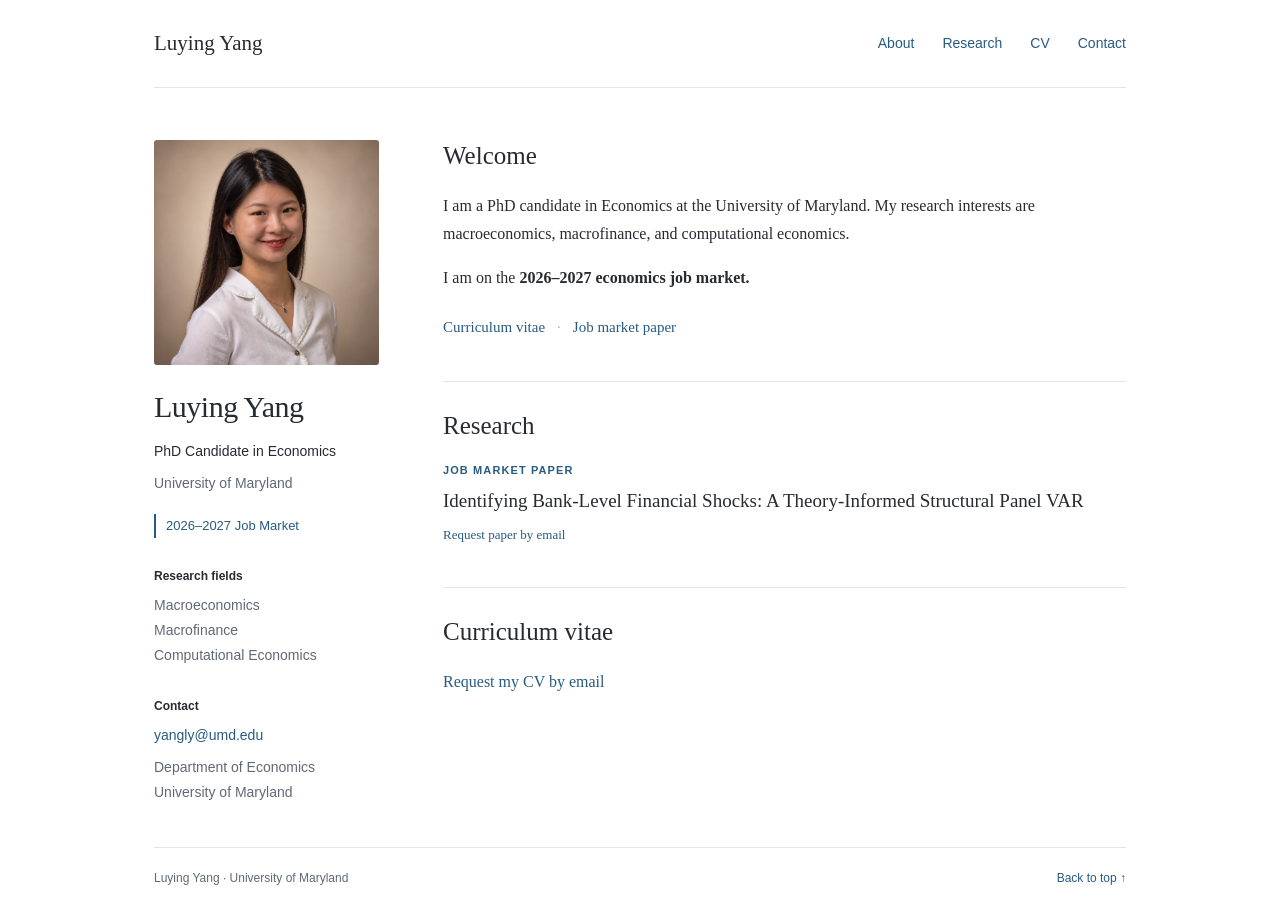
==== index.html @ a4bb1c59 "Add portrait to the homepage" ====
<!doctype html>
<html lang="en">
<head>
  <meta charset="utf-8">
  <meta name="viewport" content="width=device-width, initial-scale=1">
  <meta name="description" content="Luying Yang is a PhD candidate in Economics at the University of Maryland, on the 2026–2027 job market. Research interests: macroeconomics, macrofinance, and computational economics.">
  <meta name="theme-color" content="#ffffff">
  <title>Luying Yang | Economics</title>
  <link rel="stylesheet" href="styles.css">
</head>
<body>
  <a class="skip" href="#main">Skip to content</a>
  <div class="page">
    <header>
      <a class="site-name" href="./">Luying Yang</a>
      <nav aria-label="Main navigation"><a href="#about">About</a><a href="#research">Research</a><a href="#cv">CV</a><a href="mailto:yangly@umd.edu">Contact</a></nav>
    </header>
    <div class="layout">
      <aside aria-label="Candidate information">
        <img class="portrait" src="luying-yang.png" alt="Portrait of Luying Yang" width="225" height="225" fetchpriority="high">
        <h1>Luying Yang</h1>
        <p class="role">PhD Candidate in Economics</p>
        <p>University of Maryland</p>
        <p class="market">2026–2027 Job Market</p>
        <div class="sidebar-group"><h2>Research fields</h2><p>Macroeconomics<br>Macrofinance<br>Computational Economics</p></div>
        <div class="sidebar-group"><h2>Contact</h2><p><a href="mailto:yangly@umd.edu">yangly@umd.edu</a></p><p>Department of Economics<br>University of Maryland</p></div>
      </aside>
      <main id="main">
        <section id="about" aria-labelledby="about-heading">
          <h2 id="about-heading">Welcome</h2>
          <p>I am a PhD candidate in Economics at the University of Maryland. My research interests are macroeconomics, macrofinance, and computational economics.</p>
          <p>I am on the <strong>2026–2027 economics job market.</strong></p>
          <div class="document-links"><a href="#cv">Curriculum vitae</a><span aria-hidden="true">·</span><a href="#jmp">Job market paper</a></div>
        </section>
        <section id="research" aria-labelledby="research-heading">
          <h2 id="research-heading">Research</h2>
          <article class="paper" id="jmp">
            <p class="label">Job market paper</p>
            <h3>Identifying Bank-Level Financial Shocks: A Theory-Informed Structural Panel VAR</h3>
            <!-- Add the author-provided abstract and PDF link here when available. -->
            <div class="paper-links"><a href="mailto:yangly@umd.edu?subject=Job%20market%20paper%20request">Request paper by email</a></div>
          </article>
          <!-- Add other research and teaching sections when those details are available. -->
        </section>
        <section id="cv" aria-labelledby="cv-heading">
          <h2 id="cv-heading">Curriculum vitae</h2>
          <!-- Replace the paragraph below with <a href="assets/cv.pdf">Download CV (PDF)</a> after adding your PDF. -->
          <p><a href="mailto:yangly@umd.edu?subject=CV%20request">Request my CV by email</a></p>
        </section>
      </main>
    </div>
    <footer><span>Luying Yang · University of Maryland</span><a href="#about">Back to top ↑</a></footer>
  </div>
</body>
</html>
---- styles.css ----
:root{color-scheme:light;--ink:#272b31;--muted:#616975;--blue:#285b83;--line:#e2e5e8}
*{box-sizing:border-box}html{scroll-behavior:smooth;scroll-padding-top:30px}body{margin:0;background:#fff;color:var(--ink);font-family:Georgia,"Times New Roman",serif;font-size:16px;line-height:1.75;-webkit-font-smoothing:antialiased}a{color:var(--blue);text-decoration:none}a:hover{text-decoration:underline;text-underline-offset:4px}a:focus-visible,summary:focus-visible{outline:2px solid var(--blue);outline-offset:5px}.skip{position:absolute;top:-100px;left:16px;background:#fff;padding:10px;z-index:2}.skip:focus{top:8px}.draft-note{background:#f5f6f7;color:#616975;font:12px/1.6 -apple-system,BlinkMacSystemFont,"Segoe UI",sans-serif;text-align:center;padding:8px 20px;border-bottom:1px solid var(--line)}.page{max-width:1060px;padding:0 44px;margin:auto}header{display:flex;justify-content:space-between;align-items:center;border-bottom:1px solid var(--line);padding:25px 0;gap:25px}.site-name{font-size:21px;color:var(--ink)}nav{display:flex;gap:28px;font:14px/1.6 -apple-system,BlinkMacSystemFont,"Segoe UI",sans-serif}.layout{display:grid;grid-template-columns:225px minmax(0,1fr);gap:64px;padding:52px 0 34px}aside{font:14px/1.8 -apple-system,BlinkMacSystemFont,"Segoe UI",sans-serif;color:var(--muted);overflow-wrap:anywhere}aside h1{font-family:Georgia,"Times New Roman",serif;font-weight:400;font-size:30px;line-height:1.2;color:var(--ink);margin:0 0 14px;letter-spacing:-.5px}aside p{margin:0 0 7px}.role{color:var(--ink)}.market{margin-top:18px;border-left:2px solid var(--blue);padding-left:10px;color:var(--blue);font-size:13px}.sidebar-group{margin-top:29px}aside h2{font:600 12px/1.5 -apple-system,BlinkMacSystemFont,"Segoe UI",sans-serif;color:var(--ink);margin:0 0 8px}.small{font-size:13px;margin-top:26px}main{min-width:0}section{margin:0 0 40px}section+section{border-top:1px solid var(--line);padding-top:28px}h2{font-size:25px;font-weight:400;line-height:1.3;margin:0 0 20px}p{margin:0 0 16px}strong{font-weight:600}.placeholder{color:#737981}.document-links{display:flex;flex-wrap:wrap;gap:12px;margin-top:22px;font-size:15px}.document-links span{color:#adb2b8}.label{font:600 11px/1.5 -apple-system,BlinkMacSystemFont,"Segoe UI",sans-serif;letter-spacing:1.1px;text-transform:uppercase;color:var(--blue);margin:0 0 8px}.paper{margin:0 0 27px}.paper h3,.paper h4{font-size:19px;font-weight:400;line-height:1.5;margin:0 0 9px}.paper-summary{margin-bottom:10px}.paper-links{font-size:13px;margin-bottom:12px}.pending{font-family:-apple-system,BlinkMacSystemFont,"Segoe UI",sans-serif;font-size:13px;color:var(--muted)}details{margin-top:12px}summary{cursor:pointer;color:var(--blue);font-size:14px;width:fit-content}details p{margin:12px 0 0;padding-left:15px;border-left:2px solid #edf0f2;font-size:15px;line-height:1.8}.subheading{font:600 14px/1.5 -apple-system,BlinkMacSystemFont,"Segoe UI",sans-serif;margin:32px 0 18px}.coauthors{font-size:14px;margin:0 0 8px}.teaching-row{display:flex;justify-content:space-between;gap:20px;margin-top:22px}.teaching-row h3{font-size:16px;font-weight:400;margin:0}.teaching-row p,.teaching-row>span{font-size:13px;margin:3px 0 0}.teaching-row>span{white-space:nowrap}footer{display:flex;justify-content:space-between;gap:20px;border-top:1px solid var(--line);padding:21px 0 30px;font:12px/1.6 -apple-system,BlinkMacSystemFont,"Segoe UI",sans-serif;color:var(--muted)}@media(max-width:760px){.page{padding:0 24px}header{flex-direction:column;align-items:flex-start;gap:13px;padding:20px 0}nav{gap:25px;flex-wrap:wrap}.layout{grid-template-columns:1fr;gap:35px;padding-top:30px}aside{padding-bottom:28px;border-bottom:1px solid var(--line)}aside h1{font-size:32px}.sidebar-group{margin-top:20px}section{margin-bottom:32px}.teaching-row{flex-direction:column;gap:0}.draft-note{text-align:left;font-size:11px}footer{font-size:11px}}@media(prefers-reduced-motion:reduce){html{scroll-behavior:auto}}@media print{.draft-note,nav,.skip,footer{display:none}.page{max-width:none;padding:0}.layout{gap:28px;grid-template-columns:190px 1fr}a{color:inherit}details p{display:block}section{break-inside:avoid}}

.portrait{display:block;width:225px;max-width:100%;height:auto;border-radius:3px;margin:0 0 24px}
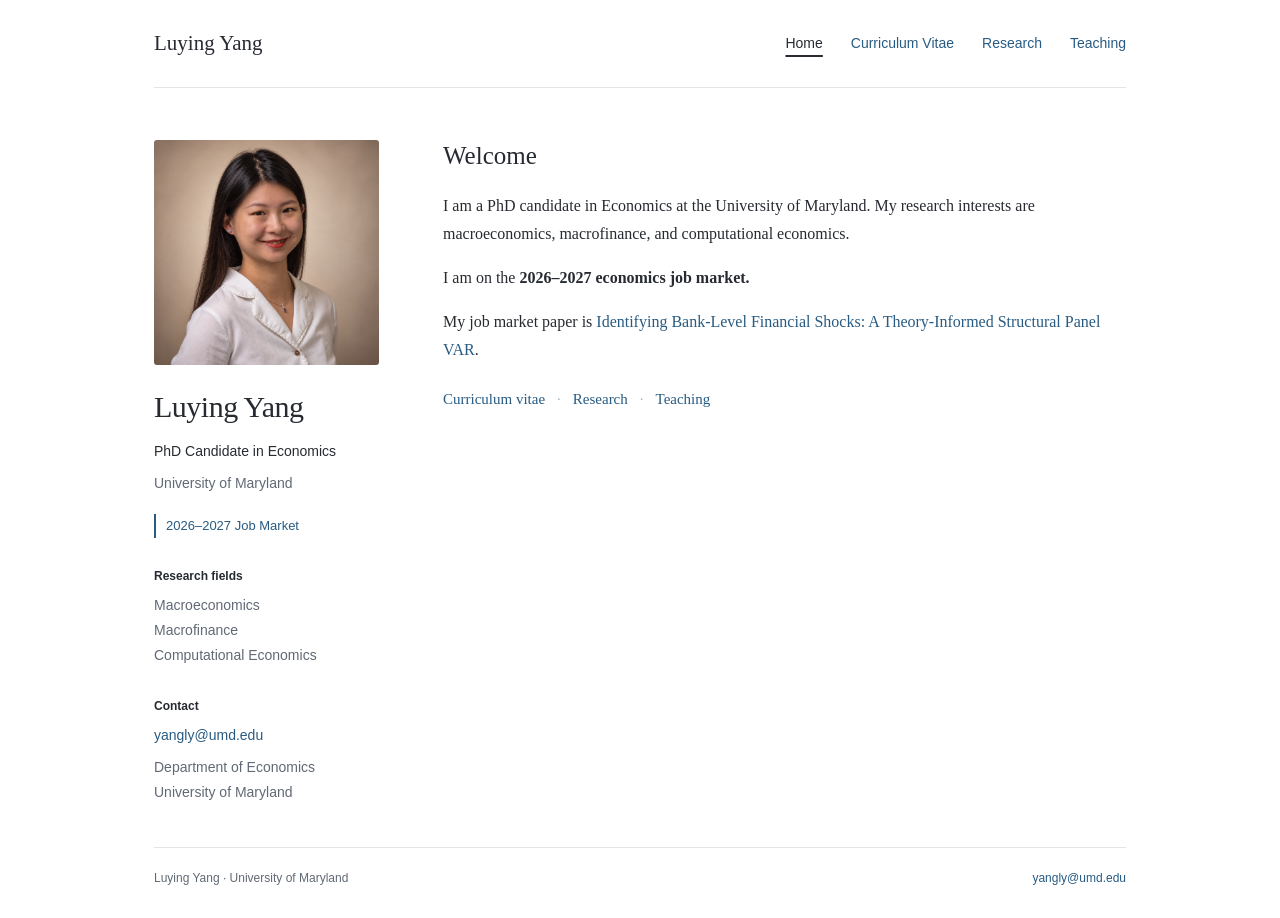
==== commit 1fe0b349: "Create Home, CV, Research, and Teaching pages" ====
--- a/index.html
+++ b/index.html
@@ -3,17 +3,17 @@
 <head>
   <meta charset="utf-8">
   <meta name="viewport" content="width=device-width, initial-scale=1">
-  <meta name="description" content="Luying Yang is a PhD candidate in Economics at the University of Maryland, on the 2026–2027 job market. Research interests: macroeconomics, macrofinance, and computational economics.">
+  <meta name="description" content="Luying Yang, Economics PhD candidate at the University of Maryland, on the 2026–2027 job market.">
   <meta name="theme-color" content="#ffffff">
-  <title>Luying Yang | Economics</title>
+  <title>Home | Luying Yang</title>
   <link rel="stylesheet" href="styles.css">
 </head>
 <body>
   <a class="skip" href="#main">Skip to content</a>
   <div class="page">
     <header>
-      <a class="site-name" href="./">Luying Yang</a>
-      <nav aria-label="Main navigation"><a href="#about">About</a><a href="#research">Research</a><a href="#cv">CV</a><a href="mailto:yangly@umd.edu">Contact</a></nav>
+      <a class="site-name" href="index.html">Luying Yang</a>
+      <nav aria-label="Main navigation"><a href="index.html" aria-current="page">Home</a><a href="cv.html">Curriculum Vitae</a><a href="research.html">Research</a><a href="teaching.html">Teaching</a></nav>
     </header>
     <div class="layout">
       <aside aria-label="Candidate information">
@@ -26,30 +26,16 @@
         <div class="sidebar-group"><h2>Contact</h2><p><a href="mailto:yangly@umd.edu">yangly@umd.edu</a></p><p>Department of Economics<br>University of Maryland</p></div>
       </aside>
       <main id="main">
-        <section id="about" aria-labelledby="about-heading">
-          <h2 id="about-heading">Welcome</h2>
+        <section aria-labelledby="welcome-heading">
+          <h2 id="welcome-heading">Welcome</h2>
           <p>I am a PhD candidate in Economics at the University of Maryland. My research interests are macroeconomics, macrofinance, and computational economics.</p>
           <p>I am on the <strong>2026–2027 economics job market.</strong></p>
-          <div class="document-links"><a href="#cv">Curriculum vitae</a><span aria-hidden="true">·</span><a href="#jmp">Job market paper</a></div>
-        </section>
-        <section id="research" aria-labelledby="research-heading">
-          <h2 id="research-heading">Research</h2>
-          <article class="paper" id="jmp">
-            <p class="label">Job market paper</p>
-            <h3>Identifying Bank-Level Financial Shocks: A Theory-Informed Structural Panel VAR</h3>
-            <!-- Add the author-provided abstract and PDF link here when available. -->
-            <div class="paper-links"><a href="mailto:yangly@umd.edu?subject=Job%20market%20paper%20request">Request paper by email</a></div>
-          </article>
-          <!-- Add other research and teaching sections when those details are available. -->
-        </section>
-        <section id="cv" aria-labelledby="cv-heading">
-          <h2 id="cv-heading">Curriculum vitae</h2>
-          <!-- Replace the paragraph below with <a href="assets/cv.pdf">Download CV (PDF)</a> after adding your PDF. -->
-          <p><a href="mailto:yangly@umd.edu?subject=CV%20request">Request my CV by email</a></p>
+          <p>My job market paper is <a href="research.html#jmp">Identifying Bank-Level Financial Shocks: A Theory-Informed Structural Panel VAR</a>.</p>
+          <div class="document-links"><a href="cv.html">Curriculum vitae</a><span aria-hidden="true">·</span><a href="research.html">Research</a><span aria-hidden="true">·</span><a href="teaching.html">Teaching</a></div>
         </section>
       </main>
     </div>
-    <footer><span>Luying Yang · University of Maryland</span><a href="#about">Back to top ↑</a></footer>
+    <footer><span>Luying Yang · University of Maryland</span><a href="mailto:yangly@umd.edu">yangly@umd.edu</a></footer>
   </div>
 </body>
 </html>
--- a/styles.css
+++ b/styles.css
@@ -2,3 +2,13 @@
 *{box-sizing:border-box}html{scroll-behavior:smooth;scroll-padding-top:30px}body{margin:0;background:#fff;color:var(--ink);font-family:Georgia,"Times New Roman",serif;font-size:16px;line-height:1.75;-webkit-font-smoothing:antialiased}a{color:var(--blue);text-decoration:none}a:hover{text-decoration:underline;text-underline-offset:4px}a:focus-visible,summary:focus-visible{outline:2px solid var(--blue);outline-offset:5px}.skip{position:absolute;top:-100px;left:16px;background:#fff;padding:10px;z-index:2}.skip:focus{top:8px}.draft-note{background:#f5f6f7;color:#616975;font:12px/1.6 -apple-system,BlinkMacSystemFont,"Segoe UI",sans-serif;text-align:center;padding:8px 20px;border-bottom:1px solid var(--line)}.page{max-width:1060px;padding:0 44px;margin:auto}header{display:flex;justify-content:space-between;align-items:center;border-bottom:1px solid var(--line);padding:25px 0;gap:25px}.site-name{font-size:21px;color:var(--ink)}nav{display:flex;gap:28px;font:14px/1.6 -apple-system,BlinkMacSystemFont,"Segoe UI",sans-serif}.layout{display:grid;grid-template-columns:225px minmax(0,1fr);gap:64px;padding:52px 0 34px}aside{font:14px/1.8 -apple-system,BlinkMacSystemFont,"Segoe UI",sans-serif;color:var(--muted);overflow-wrap:anywhere}aside h1{font-family:Georgia,"Times New Roman",serif;font-weight:400;font-size:30px;line-height:1.2;color:var(--ink);margin:0 0 14px;letter-spacing:-.5px}aside p{margin:0 0 7px}.role{color:var(--ink)}.market{margin-top:18px;border-left:2px solid var(--blue);padding-left:10px;color:var(--blue);font-size:13px}.sidebar-group{margin-top:29px}aside h2{font:600 12px/1.5 -apple-system,BlinkMacSystemFont,"Segoe UI",sans-serif;color:var(--ink);margin:0 0 8px}.small{font-size:13px;margin-top:26px}main{min-width:0}section{margin:0 0 40px}section+section{border-top:1px solid var(--line);padding-top:28px}h2{font-size:25px;font-weight:400;line-height:1.3;margin:0 0 20px}p{margin:0 0 16px}strong{font-weight:600}.placeholder{color:#737981}.document-links{display:flex;flex-wrap:wrap;gap:12px;margin-top:22px;font-size:15px}.document-links span{color:#adb2b8}.label{font:600 11px/1.5 -apple-system,BlinkMacSystemFont,"Segoe UI",sans-serif;letter-spacing:1.1px;text-transform:uppercase;color:var(--blue);margin:0 0 8px}.paper{margin:0 0 27px}.paper h3,.paper h4{font-size:19px;font-weight:400;line-height:1.5;margin:0 0 9px}.paper-summary{margin-bottom:10px}.paper-links{font-size:13px;margin-bottom:12px}.pending{font-family:-apple-system,BlinkMacSystemFont,"Segoe UI",sans-serif;font-size:13px;color:var(--muted)}details{margin-top:12px}summary{cursor:pointer;color:var(--blue);font-size:14px;width:fit-content}details p{margin:12px 0 0;padding-left:15px;border-left:2px solid #edf0f2;font-size:15px;line-height:1.8}.subheading{font:600 14px/1.5 -apple-system,BlinkMacSystemFont,"Segoe UI",sans-serif;margin:32px 0 18px}.coauthors{font-size:14px;margin:0 0 8px}.teaching-row{display:flex;justify-content:space-between;gap:20px;margin-top:22px}.teaching-row h3{font-size:16px;font-weight:400;margin:0}.teaching-row p,.teaching-row>span{font-size:13px;margin:3px 0 0}.teaching-row>span{white-space:nowrap}footer{display:flex;justify-content:space-between;gap:20px;border-top:1px solid var(--line);padding:21px 0 30px;font:12px/1.6 -apple-system,BlinkMacSystemFont,"Segoe UI",sans-serif;color:var(--muted)}@media(max-width:760px){.page{padding:0 24px}header{flex-direction:column;align-items:flex-start;gap:13px;padding:20px 0}nav{gap:25px;flex-wrap:wrap}.layout{grid-template-columns:1fr;gap:35px;padding-top:30px}aside{padding-bottom:28px;border-bottom:1px solid var(--line)}aside h1{font-size:32px}.sidebar-group{margin-top:20px}section{margin-bottom:32px}.teaching-row{flex-direction:column;gap:0}.draft-note{text-align:left;font-size:11px}footer{font-size:11px}}@media(prefers-reduced-motion:reduce){html{scroll-behavior:auto}}@media print{.draft-note,nav,.skip,footer{display:none}.page{max-width:none;padding:0}.layout{gap:28px;grid-template-columns:190px 1fr}a{color:inherit}details p{display:block}section{break-inside:avoid}}
 
 .portrait{display:block;width:225px;max-width:100%;height:auto;border-radius:3px;margin:0 0 24px}
+
+nav a[aria-current="page"]{color:var(--ink);text-decoration:underline;text-decoration-thickness:2px;text-underline-offset:7px}
+.content-page{padding:48px 0 64px;min-height:65vh;max-width:820px;margin:0 auto}
+.page-heading{font-size:32px;font-weight:400;line-height:1.3;margin:0 0 24px;letter-spacing:-.4px}
+.page-intro{color:var(--muted);font-size:15px;margin-bottom:38px}
+.paper-title{font-size:23px;line-height:1.5;margin:0 0 16px}
+.cv-page{max-width:none}.cv-document{display:block;width:100%;height:850px;height:85vh;min-height:500px;border:1px solid var(--line);margin-top:24px;background:#f6f7f8}
+@media(max-width:760px){nav{gap:12px 22px}.content-page{padding:32px 0 44px}.page-heading{font-size:29px}.paper-title{font-size:21px}.cv-document{min-height:450px}}
+
+.abstract-heading{font:600 13px/1.5 -apple-system,BlinkMacSystemFont,"Segoe UI",sans-serif;margin:24px 0 10px}.abstract{font-size:16px;line-height:1.8}.research-list{padding-left:20px}.research-list li{padding-left:3px;margin-bottom:16px}.course{margin-bottom:28px}.course h3{font-size:19px;font-weight:400;line-height:1.5;margin:0 0 4px}.course p{font-size:14px;margin:0 0 4px}.course .course-level{color:var(--muted);font-size:13px}
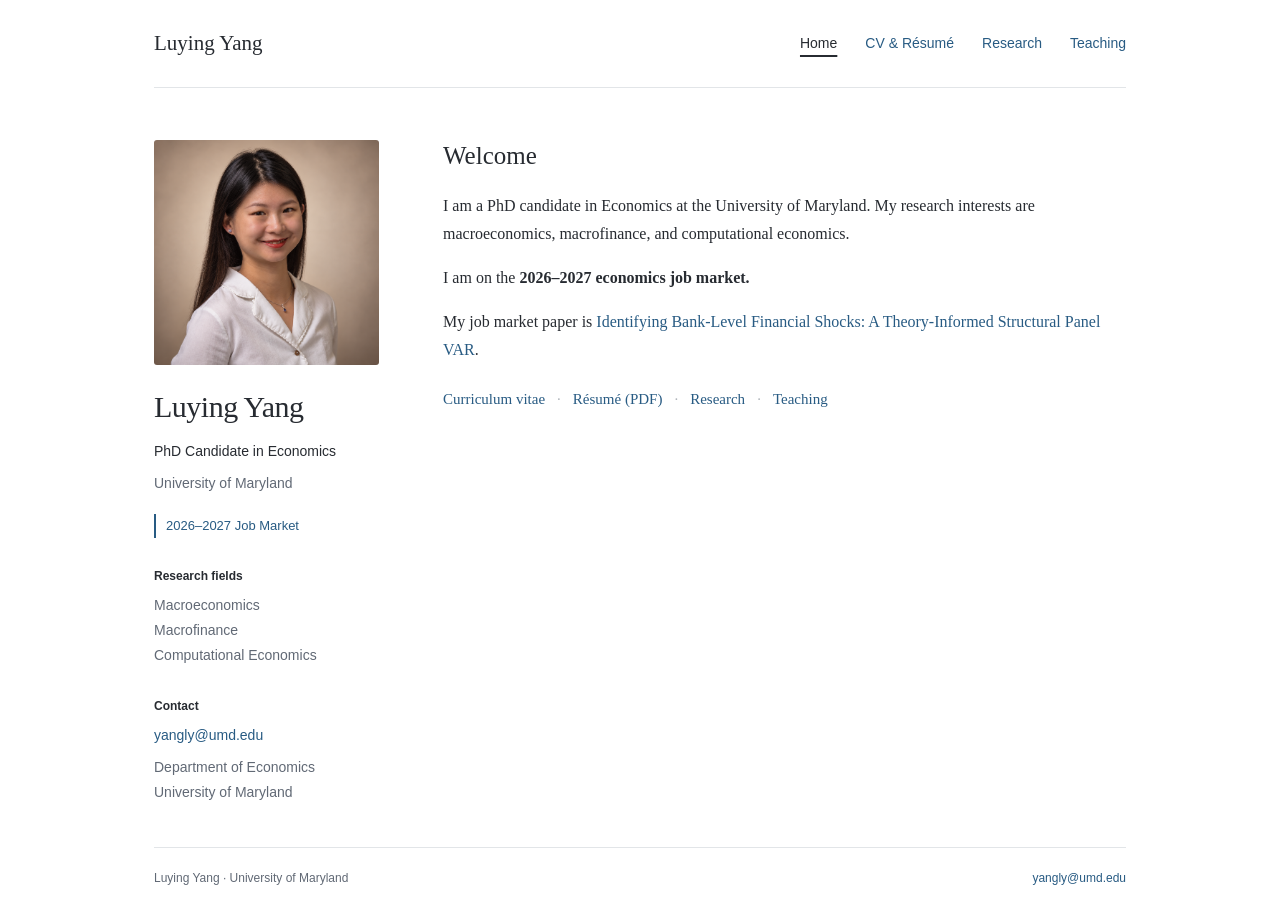
==== commit d4f565de: "Add résumé alongside CV with Google Drive previews" ====
--- a/index.html
+++ b/index.html
@@ -1,5 +1,19 @@
 <!doctype html>
 <html lang="en">
+  
+<link rel="icon" type="image/png" href="/luying-yang.png">
+
+<meta property="og:site_name" content="Luying Yang">
+
+<script type="application/ld+json">
+{
+  "@context": "https://schema.org",
+  "@type": "WebSite",
+  "name": "Luying Yang",
+  "url": "https://www.luyingyang.com/"
+}
+</script>
+  
 <head>
   <meta charset="utf-8">
   <meta name="viewport" content="width=device-width, initial-scale=1">
@@ -13,7 +27,7 @@
   <div class="page">
     <header>
       <a class="site-name" href="index.html">Luying Yang</a>
-      <nav aria-label="Main navigation"><a href="index.html" aria-current="page">Home</a><a href="cv.html">Curriculum Vitae</a><a href="research.html">Research</a><a href="teaching.html">Teaching</a></nav>
+      <nav aria-label="Main navigation"><a href="index.html" aria-current="page">Home</a><a href="cv.html">CV &amp; Résumé</a><a href="research.html">Research</a><a href="teaching.html">Teaching</a></nav>
     </header>
     <div class="layout">
       <aside aria-label="Candidate information">
@@ -31,7 +45,7 @@
           <p>I am a PhD candidate in Economics at the University of Maryland. My research interests are macroeconomics, macrofinance, and computational economics.</p>
           <p>I am on the <strong>2026–2027 economics job market.</strong></p>
           <p>My job market paper is <a href="research.html#jmp">Identifying Bank-Level Financial Shocks: A Theory-Informed Structural Panel VAR</a>.</p>
-          <div class="document-links"><a href="cv.html">Curriculum vitae</a><span aria-hidden="true">·</span><a href="research.html">Research</a><span aria-hidden="true">·</span><a href="teaching.html">Teaching</a></div>
+          <div class="document-links"><a href="cv.html#cv">Curriculum vitae</a><span aria-hidden="true">·</span><a href="https://drive.google.com/file/d/13_eAFkBP6AF-kcWCIEQrM_1yj52_lZYG/view" target="_blank" rel="noopener noreferrer">Résumé (PDF)</a><span aria-hidden="true">·</span><a href="research.html">Research</a><span aria-hidden="true">·</span><a href="teaching.html">Teaching</a></div>
         </section>
       </main>
     </div>
--- a/styles.css
+++ b/styles.css
@@ -2,6 +2,7 @@
 *{box-sizing:border-box}html{scroll-behavior:smooth;scroll-padding-top:30px}body{margin:0;background:#fff;color:var(--ink);font-family:Georgia,"Times New Roman",serif;font-size:16px;line-height:1.75;-webkit-font-smoothing:antialiased}a{color:var(--blue);text-decoration:none}a:hover{text-decoration:underline;text-underline-offset:4px}a:focus-visible,summary:focus-visible{outline:2px solid var(--blue);outline-offset:5px}.skip{position:absolute;top:-100px;left:16px;background:#fff;padding:10px;z-index:2}.skip:focus{top:8px}.draft-note{background:#f5f6f7;color:#616975;font:12px/1.6 -apple-system,BlinkMacSystemFont,"Segoe UI",sans-serif;text-align:center;padding:8px 20px;border-bottom:1px solid var(--line)}.page{max-width:1060px;padding:0 44px;margin:auto}header{display:flex;justify-content:space-between;align-items:center;border-bottom:1px solid var(--line);padding:25px 0;gap:25px}.site-name{font-size:21px;color:var(--ink)}nav{display:flex;gap:28px;font:14px/1.6 -apple-system,BlinkMacSystemFont,"Segoe UI",sans-serif}.layout{display:grid;grid-template-columns:225px minmax(0,1fr);gap:64px;padding:52px 0 34px}aside{font:14px/1.8 -apple-system,BlinkMacSystemFont,"Segoe UI",sans-serif;color:var(--muted);overflow-wrap:anywhere}aside h1{font-family:Georgia,"Times New Roman",serif;font-weight:400;font-size:30px;line-height:1.2;color:var(--ink);margin:0 0 14px;letter-spacing:-.5px}aside p{margin:0 0 7px}.role{color:var(--ink)}.market{margin-top:18px;border-left:2px solid var(--blue);padding-left:10px;color:var(--blue);font-size:13px}.sidebar-group{margin-top:29px}aside h2{font:600 12px/1.5 -apple-system,BlinkMacSystemFont,"Segoe UI",sans-serif;color:var(--ink);margin:0 0 8px}.small{font-size:13px;margin-top:26px}main{min-width:0}section{margin:0 0 40px}section+section{border-top:1px solid var(--line);padding-top:28px}h2{font-size:25px;font-weight:400;line-height:1.3;margin:0 0 20px}p{margin:0 0 16px}strong{font-weight:600}.placeholder{color:#737981}.document-links{display:flex;flex-wrap:wrap;gap:12px;margin-top:22px;font-size:15px}.document-links span{color:#adb2b8}.label{font:600 11px/1.5 -apple-system,BlinkMacSystemFont,"Segoe UI",sans-serif;letter-spacing:1.1px;text-transform:uppercase;color:var(--blue);margin:0 0 8px}.paper{margin:0 0 27px}.paper h3,.paper h4{font-size:19px;font-weight:400;line-height:1.5;margin:0 0 9px}.paper-summary{margin-bottom:10px}.paper-links{font-size:13px;margin-bottom:12px}.pending{font-family:-apple-system,BlinkMacSystemFont,"Segoe UI",sans-serif;font-size:13px;color:var(--muted)}details{margin-top:12px}summary{cursor:pointer;color:var(--blue);font-size:14px;width:fit-content}details p{margin:12px 0 0;padding-left:15px;border-left:2px solid #edf0f2;font-size:15px;line-height:1.8}.subheading{font:600 14px/1.5 -apple-system,BlinkMacSystemFont,"Segoe UI",sans-serif;margin:32px 0 18px}.coauthors{font-size:14px;margin:0 0 8px}.teaching-row{display:flex;justify-content:space-between;gap:20px;margin-top:22px}.teaching-row h3{font-size:16px;font-weight:400;margin:0}.teaching-row p,.teaching-row>span{font-size:13px;margin:3px 0 0}.teaching-row>span{white-space:nowrap}footer{display:flex;justify-content:space-between;gap:20px;border-top:1px solid var(--line);padding:21px 0 30px;font:12px/1.6 -apple-system,BlinkMacSystemFont,"Segoe UI",sans-serif;color:var(--muted)}@media(max-width:760px){.page{padding:0 24px}header{flex-direction:column;align-items:flex-start;gap:13px;padding:20px 0}nav{gap:25px;flex-wrap:wrap}.layout{grid-template-columns:1fr;gap:35px;padding-top:30px}aside{padding-bottom:28px;border-bottom:1px solid var(--line)}aside h1{font-size:32px}.sidebar-group{margin-top:20px}section{margin-bottom:32px}.teaching-row{flex-direction:column;gap:0}.draft-note{text-align:left;font-size:11px}footer{font-size:11px}}@media(prefers-reduced-motion:reduce){html{scroll-behavior:auto}}@media print{.draft-note,nav,.skip,footer{display:none}.page{max-width:none;padding:0}.layout{gap:28px;grid-template-columns:190px 1fr}a{color:inherit}details p{display:block}section{break-inside:avoid}}
 
 .portrait{display:block;width:225px;max-width:100%;height:auto;border-radius:3px;margin:0 0 24px}
+.syllabus-link{display:inline-block;margin-left:12px;font-size:14px;white-space:nowrap}
 
 nav a[aria-current="page"]{color:var(--ink);text-decoration:underline;text-decoration-thickness:2px;text-underline-offset:7px}
 .content-page{padding:48px 0 64px;min-height:65vh;max-width:820px;margin:0 auto}
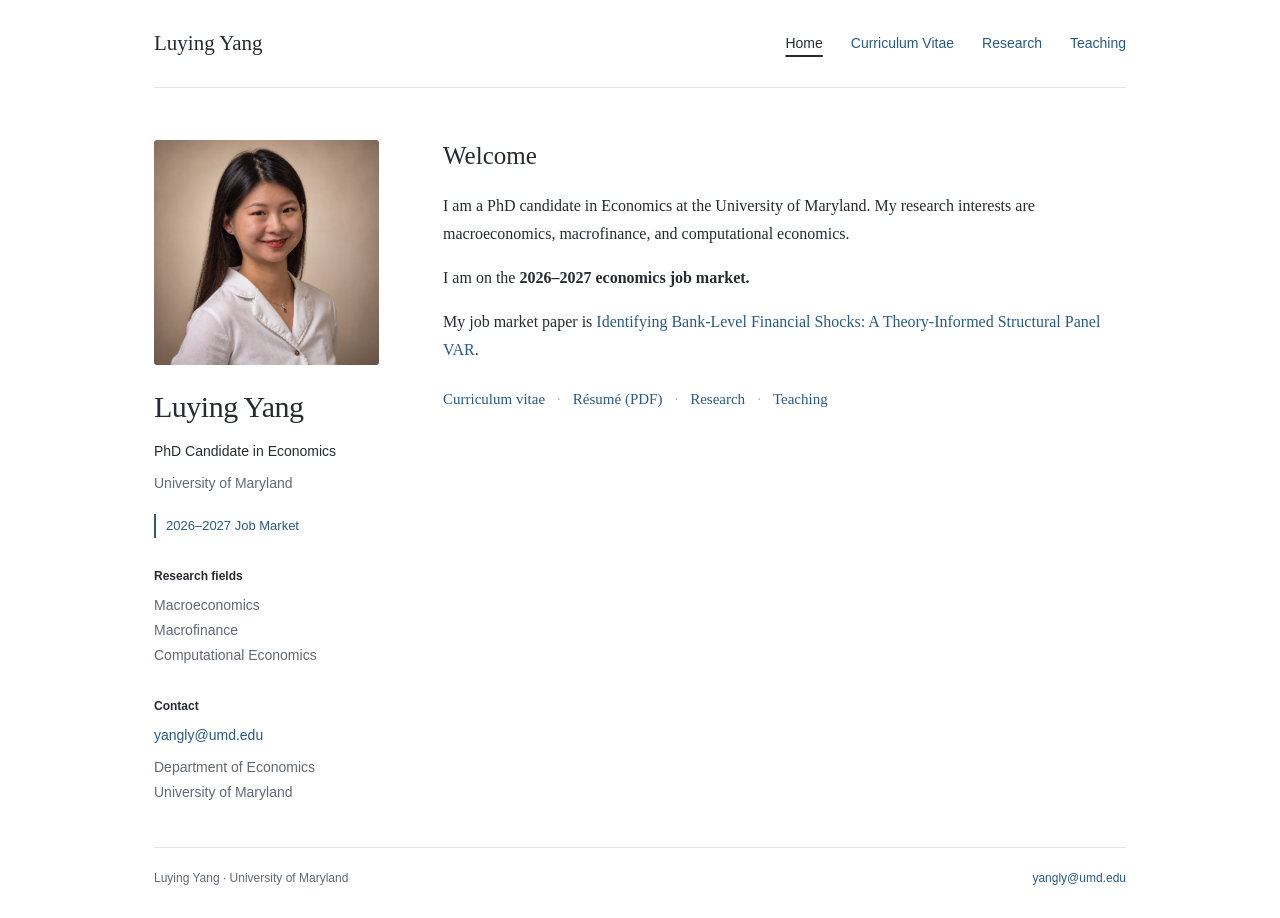
==== commit 64fafeb3: "Restore Curriculum Vitae section name" ====
--- a/index.html
+++ b/index.html
@@ -27,7 +27,7 @@
   <div class="page">
     <header>
       <a class="site-name" href="index.html">Luying Yang</a>
-      <nav aria-label="Main navigation"><a href="index.html" aria-current="page">Home</a><a href="cv.html">CV &amp; Résumé</a><a href="research.html">Research</a><a href="teaching.html">Teaching</a></nav>
+      <nav aria-label="Main navigation"><a href="index.html" aria-current="page">Home</a><a href="cv.html">Curriculum Vitae</a><a href="research.html">Research</a><a href="teaching.html">Teaching</a></nav>
     </header>
     <div class="layout">
       <aside aria-label="Candidate information">
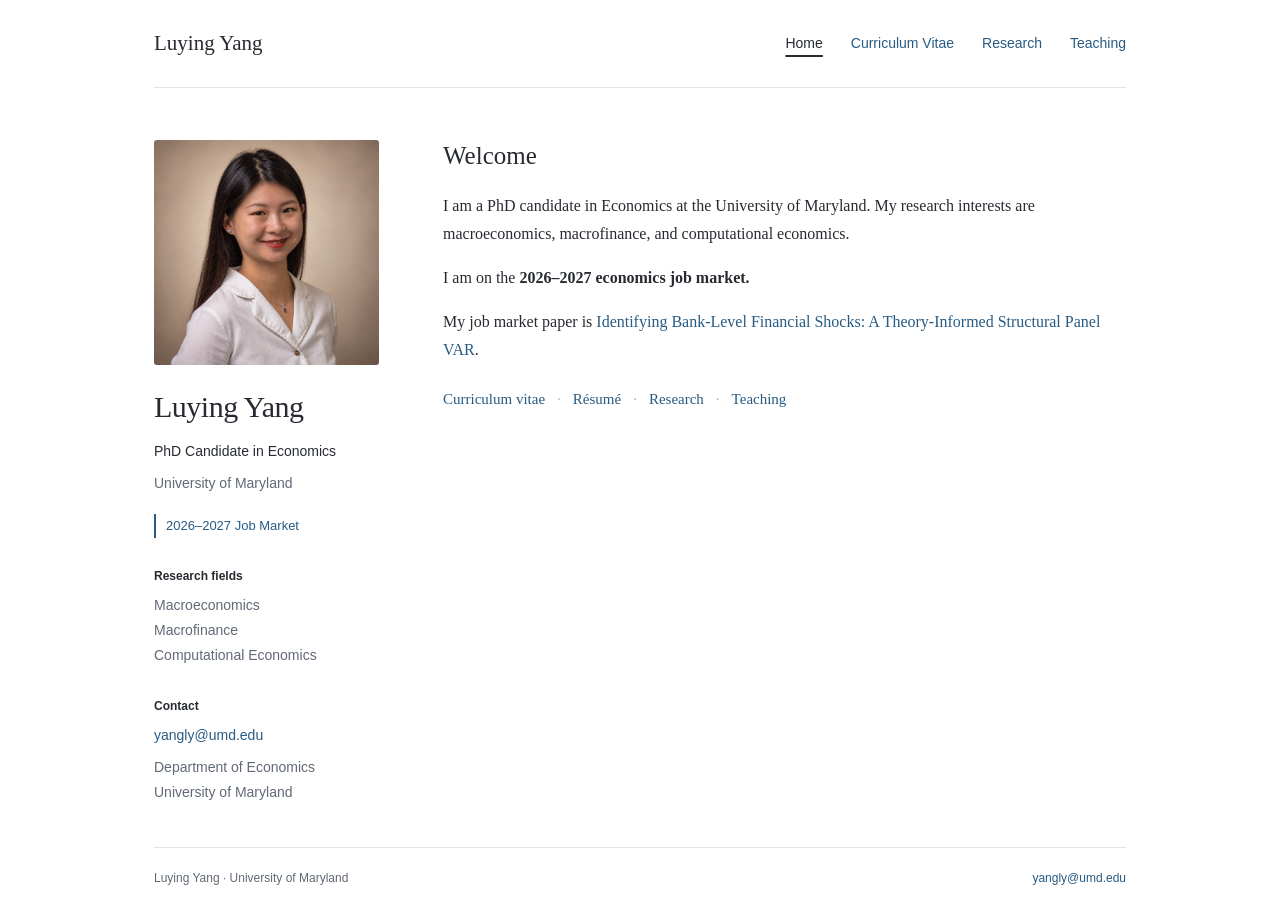
==== commit ef85c23e: "Simplify home page résumé link label" ====
--- a/index.html
+++ b/index.html
@@ -45,7 +45,7 @@
           <p>I am a PhD candidate in Economics at the University of Maryland. My research interests are macroeconomics, macrofinance, and computational economics.</p>
           <p>I am on the <strong>2026–2027 economics job market.</strong></p>
           <p>My job market paper is <a href="research.html#jmp">Identifying Bank-Level Financial Shocks: A Theory-Informed Structural Panel VAR</a>.</p>
-          <div class="document-links"><a href="cv.html#cv">Curriculum vitae</a><span aria-hidden="true">·</span><a href="https://drive.google.com/file/d/13_eAFkBP6AF-kcWCIEQrM_1yj52_lZYG/view" target="_blank" rel="noopener noreferrer">Résumé (PDF)</a><span aria-hidden="true">·</span><a href="research.html">Research</a><span aria-hidden="true">·</span><a href="teaching.html">Teaching</a></div>
+          <div class="document-links"><a href="cv.html#cv">Curriculum vitae</a><span aria-hidden="true">·</span><a href="https://drive.google.com/file/d/13_eAFkBP6AF-kcWCIEQrM_1yj52_lZYG/view" target="_blank" rel="noopener noreferrer">Résumé</a><span aria-hidden="true">·</span><a href="research.html">Research</a><span aria-hidden="true">·</span><a href="teaching.html">Teaching</a></div>
         </section>
       </main>
     </div>
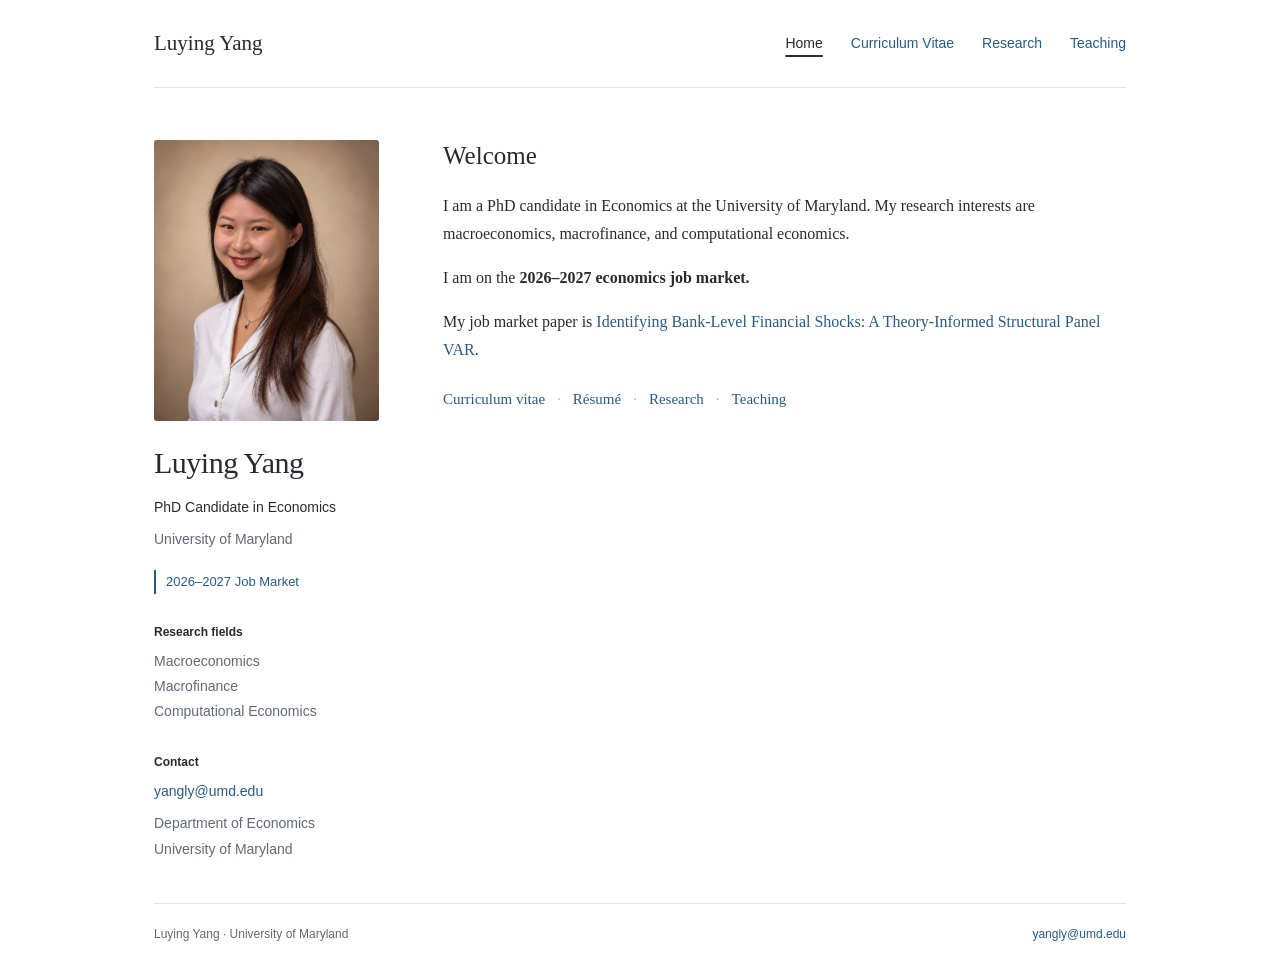
==== commit f0ce516e: "Replace home page portrait" ====
--- a/index.html
+++ b/index.html
@@ -31,7 +31,7 @@
     </header>
     <div class="layout">
       <aside aria-label="Candidate information">
-        <img class="portrait" src="luying-yang.png" alt="Portrait of Luying Yang" width="225" height="225" fetchpriority="high">
+        <img class="portrait" src="luying-yang.png?v=20261013" alt="Portrait of Luying Yang" width="1122" height="1402" fetchpriority="high">
         <h1>Luying Yang</h1>
         <p class="role">PhD Candidate in Economics</p>
         <p>University of Maryland</p>
